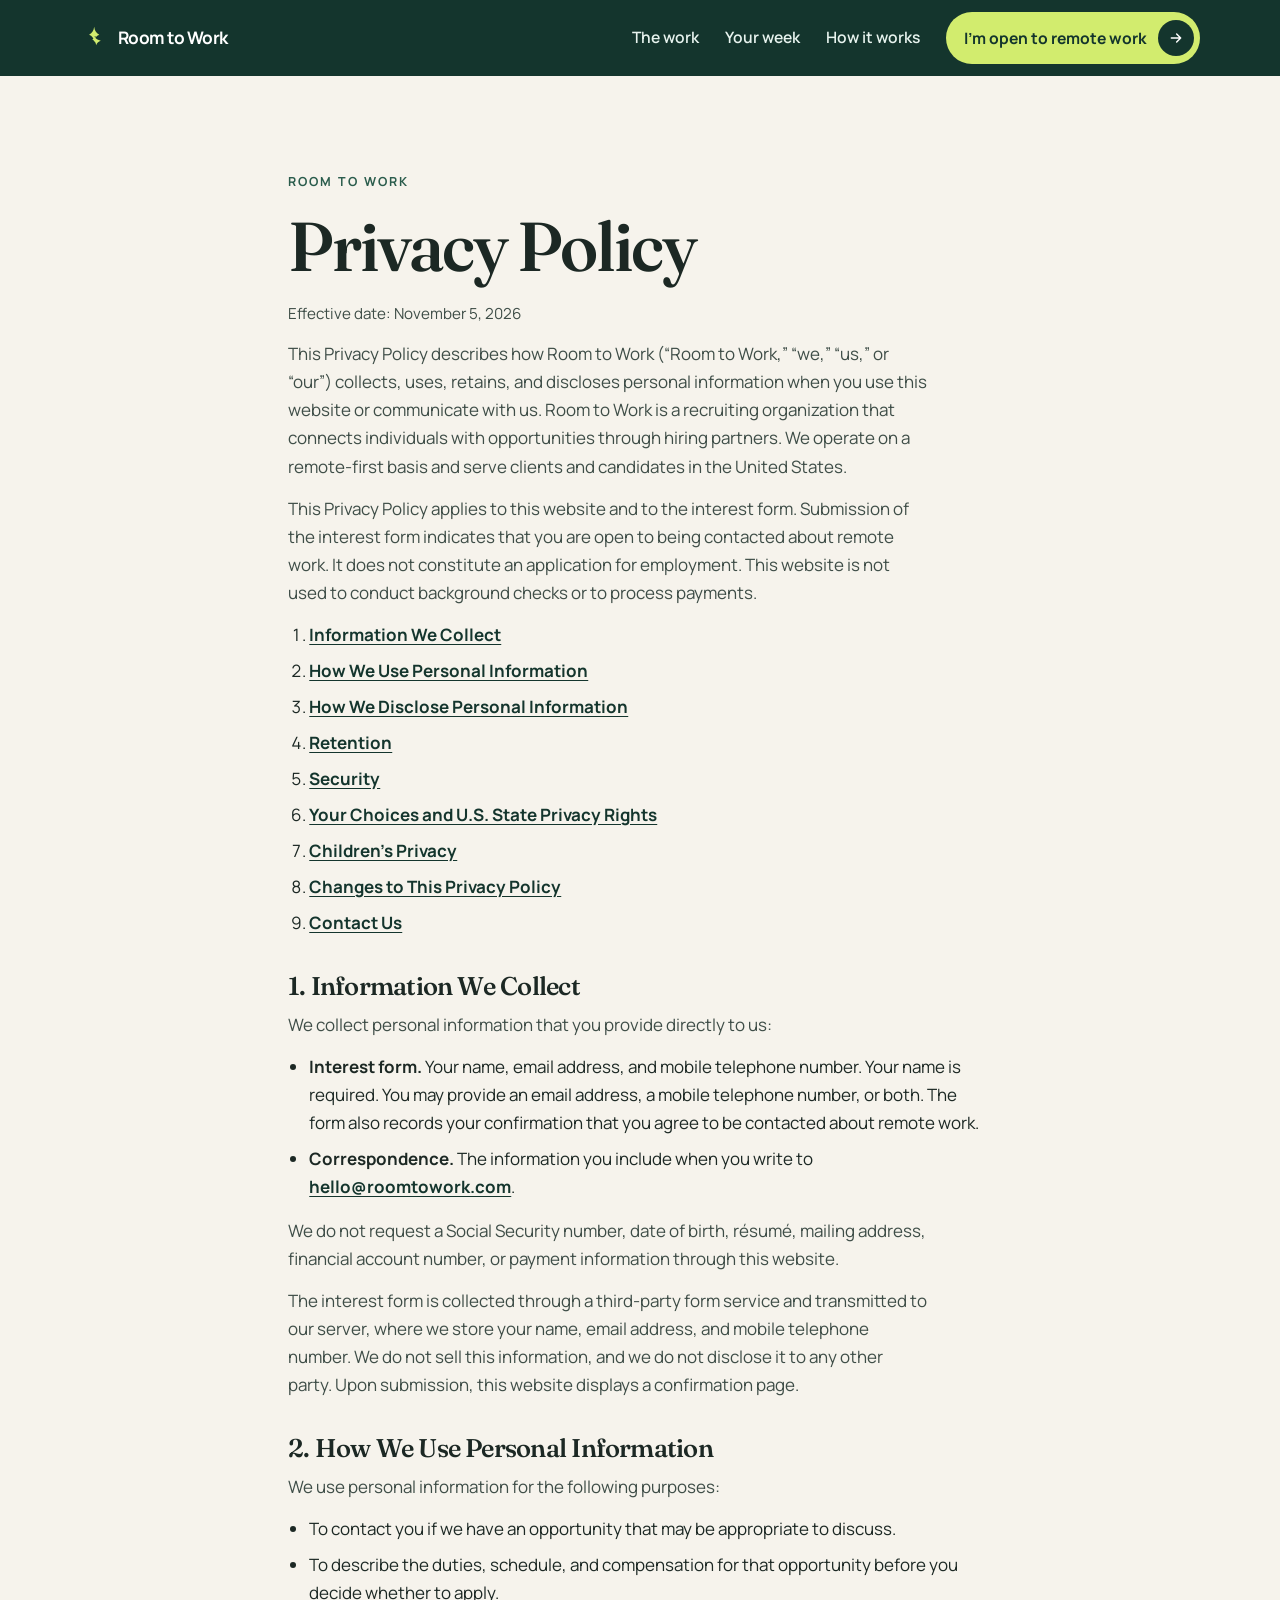
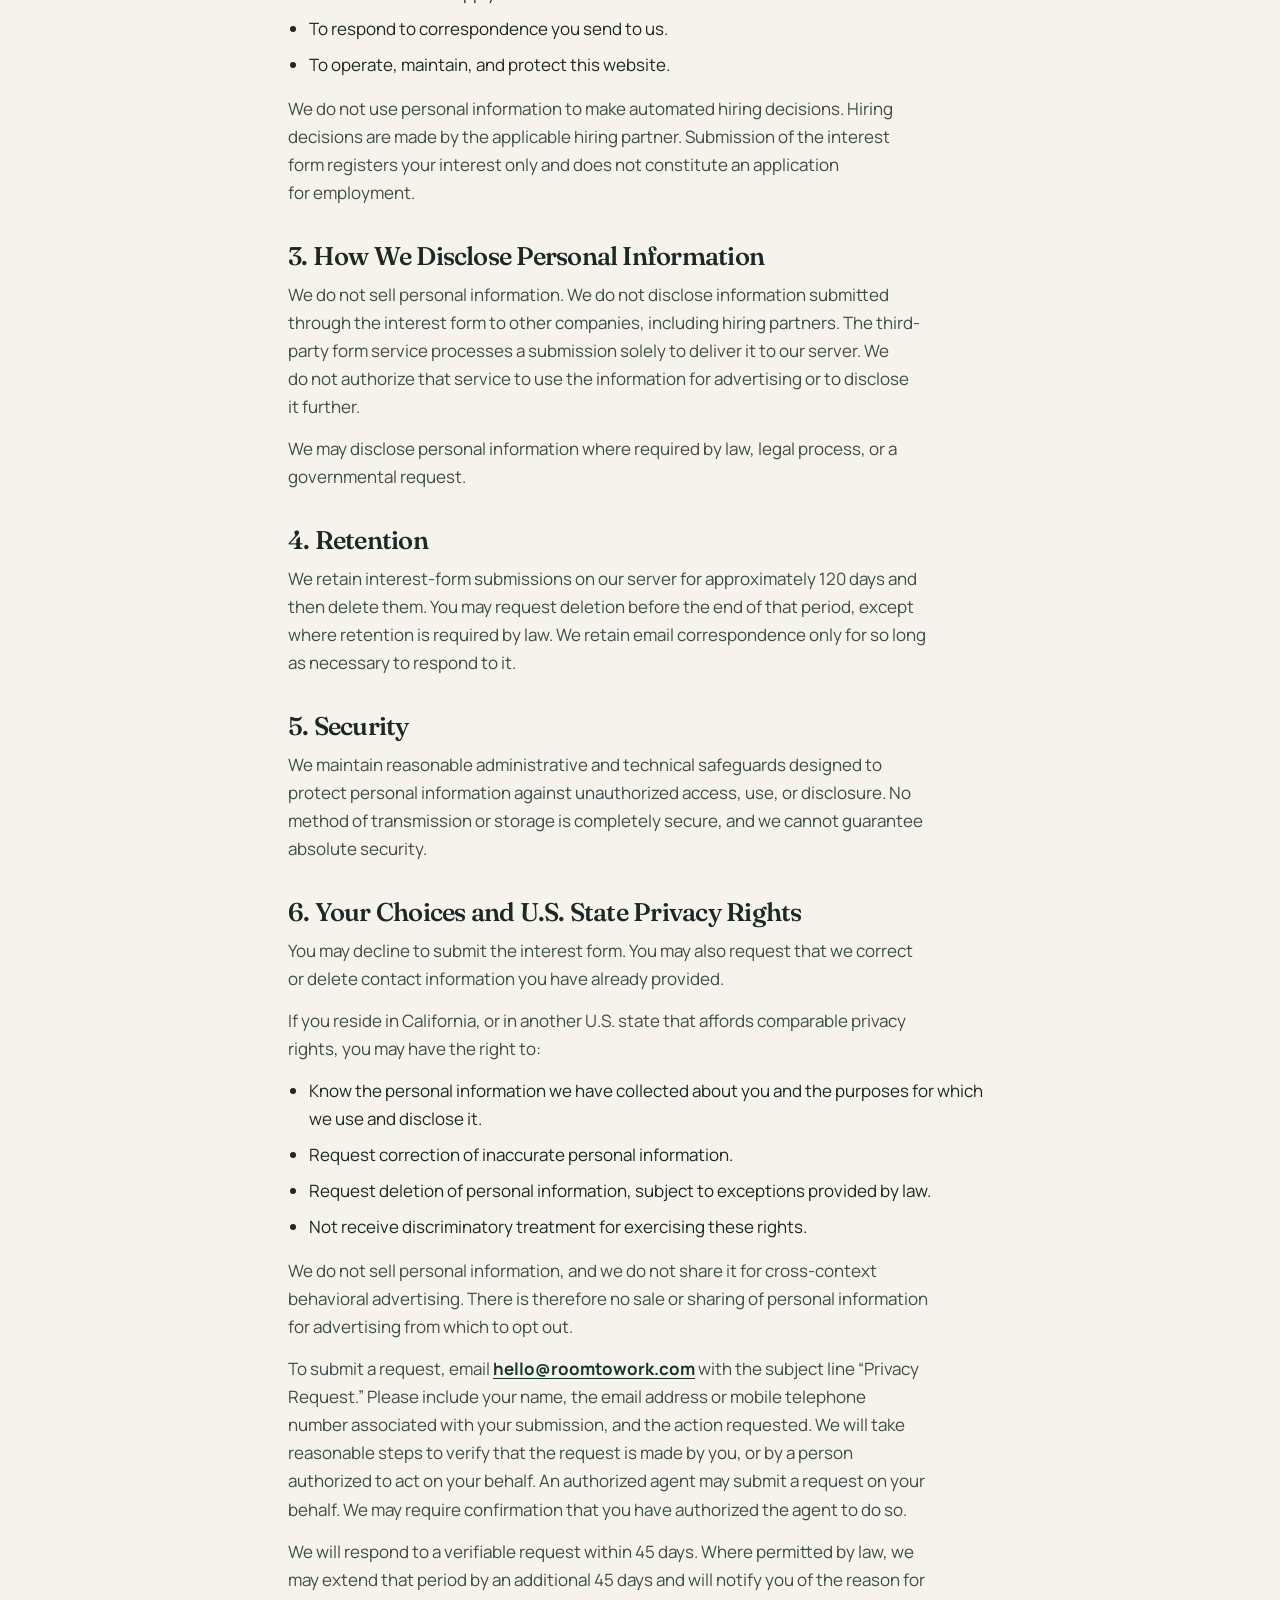
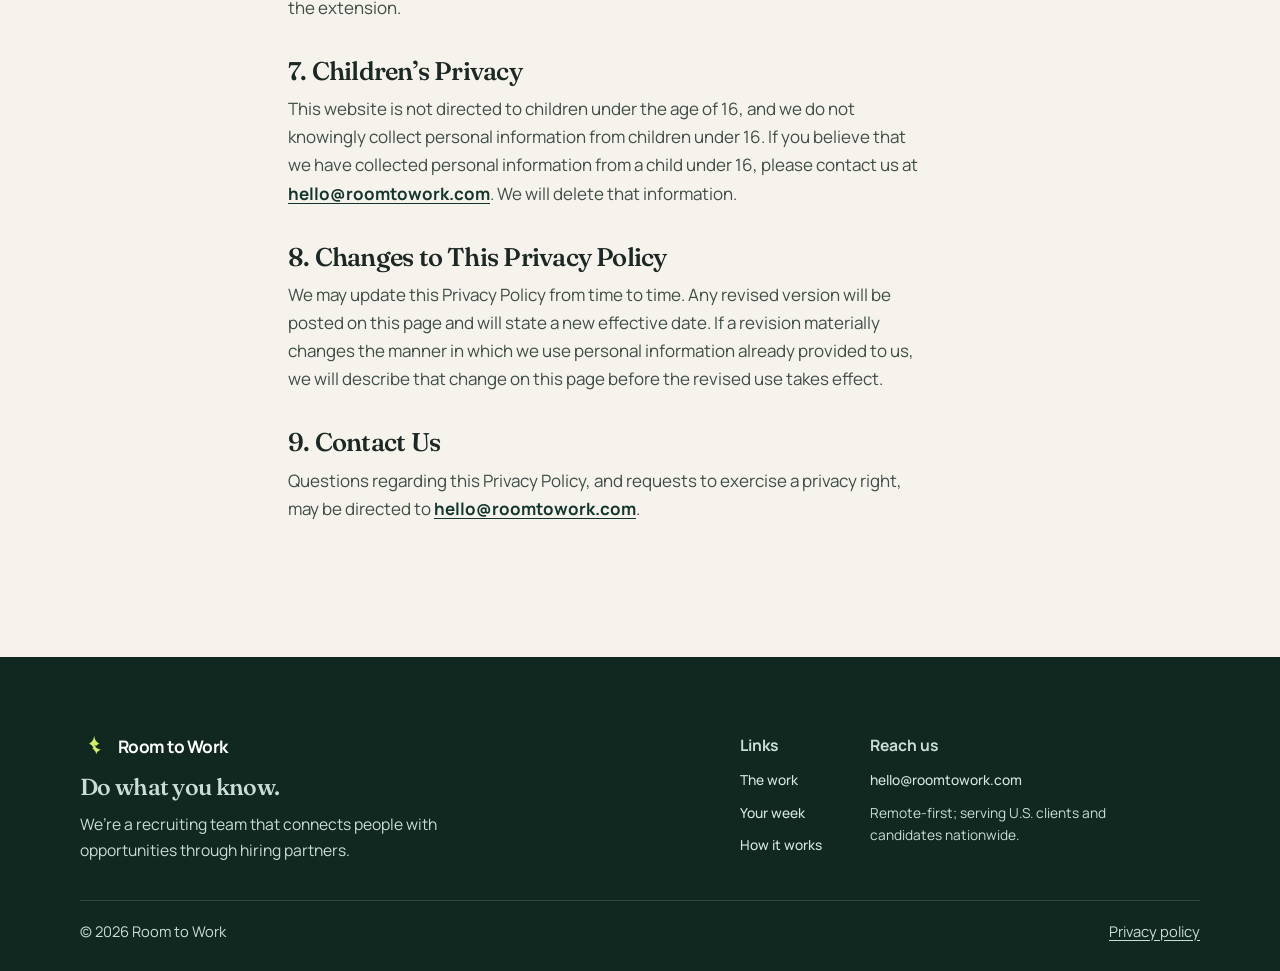
==== privacy-policy/index.html @ bfbd3fe2 "Move the thank-you and privacy pages into their own folders. Co-authored-by: WeiYan-cdd <weiyansoon-" ====
<!doctype html>
<html lang="en-US">
<head>
  <meta charset="utf-8">
  <meta name="viewport" content="width=device-width, initial-scale=1">
  <title>Privacy Policy — Room to Work</title>
  <meta name="description" content="Privacy Policy describing how Room to Work collects, uses, retains, and discloses personal information.">
  <meta name="theme-color" content="#14352d">
  <link rel="icon" href="../favicon.svg" type="image/svg+xml">
  <link rel="preconnect" href="https://fonts.googleapis.com">
  <link rel="preconnect" href="https://fonts.gstatic.com" crossorigin>
  <link href="https://fonts.googleapis.com/css2?family=Fraunces:opsz,wght@9..144,560;9..144,640&family=Manrope:wght@400;500;600;700&display=swap" rel="stylesheet">
  <link rel="stylesheet" href="../m-style.css">
</head>
<body>
  <a class="skip" href="#main">Skip to content</a>
  <header class="site-header" id="top">
    <div class="wrap header-bar">
      <a class="brand" href="../index.html">
        <svg viewBox="0 0 32 32" aria-hidden="true"><path fill="currentColor" d="M16.2 3.2c.6 4.4 2.2 7.2 5.8 9.1-3.4 1-5.2 3.6-5.8 8.2-.6-4.6-2.4-7.2-5.8-8.2 3.6-1.9 5.2-4.7 5.8-9.1zm.2 11.2c1.5 2.5 4 4.1 7.4 4.6-2.8.7-4.6 2.5-5.3 5.4-.3-3.3-1.8-5.6-4.5-6.8 2-.8 3.5-2 4.4-3.2z"/></svg>
        Room to Work
      </a>
      <button class="nav-toggle" type="button" aria-expanded="false" aria-controls="site-nav">
        <span class="sr-only">Menu</span>
        <span class="bars" aria-hidden="true"><span></span><span></span><span></span></span>
      </button>
      <nav id="site-nav" class="site-nav" aria-label="Main">
        <a href="../index.html#work">The work</a>
        <a href="../index.html#worth">Your week</a>
        <a href="../index.html#how">How it works</a>
        <a class="btn btn-nav" href="../index.html#interest">I’m open to remote work <span class="arrow" aria-hidden="true"><svg viewBox="0 0 24 24"><path d="M5 12h14M13 6l6 6-6 6"/></svg></span></a>
      </nav>
    </div>
  </header>
  <main id="main" class="page">
    <div class="wrap policy">
      <p class="eyebrow">Room to Work</p>
      <h1>Privacy Policy</h1>
      <p class="effective">Effective date: November 5, 2026</p>
      <p>This Privacy Policy describes how Room to Work (“Room to Work,” “we,” “us,” or “our”) collects, uses, retains, and discloses personal information when you use this website or communicate with us. Room to Work is a recruiting organization that connects individuals with opportunities through hiring partners. We operate on a remote-first basis and serve clients and candidates in the United States.</p>
      <p>This Privacy Policy applies to this website and to the interest form. Submission of the interest form indicates that you are open to being contacted about remote work. It does not constitute an application for employment. This website is not used to conduct background checks or to process payments.</p>
      <ol class="contents">
        <li><a href="#collect">Information We Collect</a></li>
        <li><a href="#use">How We Use Personal Information</a></li>
        <li><a href="#share">How We Disclose Personal Information</a></li>
        <li><a href="#keep">Retention</a></li>
        <li><a href="#protect">Security</a></li>
        <li><a href="#rights">Your Choices and U.S. State Privacy Rights</a></li>
        <li><a href="#children">Children’s Privacy</a></li>
        <li><a href="#changes">Changes to This Privacy Policy</a></li>
        <li><a href="#contact">Contact Us</a></li>
      </ol>

      <h2 id="collect">1. Information We Collect</h2>
      <p>We collect personal information that you provide directly to us:</p>
      <ul>
        <li><strong>Interest form.</strong> Your name, email address, and mobile telephone number. Your name is required. You may provide an email address, a mobile telephone number, or both. The form also records your confirmation that you agree to be contacted about remote work.</li>
        <li><strong>Correspondence.</strong> The information you include when you write to <a href="mailto:hello@roomtowork.com">hello@roomtowork.com</a>.</li>
      </ul>
      <p>We do not request a Social Security number, date of birth, résumé, mailing address, financial account number, or payment information through this website.</p>
      <p>The interest form is collected through a third-party form service and transmitted to our server, where we store your name, email address, and mobile telephone number. We do not sell this information, and we do not disclose it to any other party. Upon submission, this website displays a confirmation page.</p>

      <h2 id="use">2. How We Use Personal Information</h2>
      <p>We use personal information for the following purposes:</p>
      <ul>
        <li>To contact you if we have an opportunity that may be appropriate to discuss.</li>
        <li>To describe the duties, schedule, and compensation for that opportunity before you decide whether to apply.</li>
        <li>To respond to correspondence you send to us.</li>
        <li>To operate, maintain, and protect this website.</li>
      </ul>
      <p>We do not use personal information to make automated hiring decisions. Hiring decisions are made by the applicable hiring partner. Submission of the interest form registers your interest only and does not constitute an application for employment.</p>

      <h2 id="share">3. How We Disclose Personal Information</h2>
      <p>We do not sell personal information. We do not disclose information submitted through the interest form to other companies, including hiring partners. The third-party form service processes a submission solely to deliver it to our server. We do not authorize that service to use the information for advertising or to disclose it further.</p>
      <p>We may disclose personal information where required by law, legal process, or a governmental request.</p>

      <h2 id="keep">4. Retention</h2>
      <p>We retain interest-form submissions on our server for approximately 120 days and then delete them. You may request deletion before the end of that period, except where retention is required by law. We retain email correspondence only for so long as necessary to respond to it.</p>

      <h2 id="protect">5. Security</h2>
      <p>We maintain reasonable administrative and technical safeguards designed to protect personal information against unauthorized access, use, or disclosure. No method of transmission or storage is completely secure, and we cannot guarantee absolute security.</p>

      <h2 id="rights">6. Your Choices and U.S. State Privacy Rights</h2>
      <p>You may decline to submit the interest form. You may also request that we correct or delete contact information you have already provided.</p>
      <p>If you reside in California, or in another U.S. state that affords comparable privacy rights, you may have the right to:</p>
      <ul>
        <li>Know the personal information we have collected about you and the purposes for which we use and disclose it.</li>
        <li>Request correction of inaccurate personal information.</li>
        <li>Request deletion of personal information, subject to exceptions provided by law.</li>
        <li>Not receive discriminatory treatment for exercising these rights.</li>
      </ul>
      <p>We do not sell personal information, and we do not share it for cross-context behavioral advertising. There is therefore no sale or sharing of personal information for advertising from which to opt out.</p>
      <p>To submit a request, email <a href="mailto:hello@roomtowork.com">hello@roomtowork.com</a> with the subject line “Privacy Request.” Please include your name, the email address or mobile telephone number associated with your submission, and the action requested. We will take reasonable steps to verify that the request is made by you, or by a person authorized to act on your behalf. An authorized agent may submit a request on your behalf. We may require confirmation that you have authorized the agent to do so.</p>
      <p>We will respond to a verifiable request within 45 days. Where permitted by law, we may extend that period by an additional 45 days and will notify you of the reason for the extension.</p>

      <h2 id="children">7. Children’s Privacy</h2>
      <p>This website is not directed to children under the age of 16, and we do not knowingly collect personal information from children under 16. If you believe that we have collected personal information from a child under 16, please contact us at <a href="mailto:hello@roomtowork.com">hello@roomtowork.com</a>. We will delete that information.</p>

      <h2 id="changes">8. Changes to This Privacy Policy</h2>
      <p>We may update this Privacy Policy from time to time. Any revised version will be posted on this page and will state a new effective date. If a revision materially changes the manner in which we use personal information already provided to us, we will describe that change on this page before the revised use takes effect.</p>

      <h2 id="contact">9. Contact Us</h2>
      <p>Questions regarding this Privacy Policy, and requests to exercise a privacy right, may be directed to <a href="mailto:hello@roomtowork.com">hello@roomtowork.com</a>.</p>
    </div>
  </main>
  <footer class="site-footer">
    <div class="wrap">
      <div class="footer-main">
        <div class="footer-brand">
          <a class="brand" href="../index.html">
            <svg viewBox="0 0 32 32" aria-hidden="true"><path fill="currentColor" d="M16.2 3.2c.6 4.4 2.2 7.2 5.8 9.1-3.4 1-5.2 3.6-5.8 8.2-.6-4.6-2.4-7.2-5.8-8.2 3.6-1.9 5.2-4.7 5.8-9.1zm.2 11.2c1.5 2.5 4 4.1 7.4 4.6-2.8.7-4.6 2.5-5.3 5.4-.3-3.3-1.8-5.6-4.5-6.8 2-.8 3.5-2 4.4-3.2z"/></svg>
            Room to Work
          </a>
          <p class="slogan">Do what you know.</p>
          <p>We’re a recruiting team that connects people with opportunities through hiring partners.</p>
        </div>
        <div class="footer-nav">
          <nav class="footer-col" aria-label="Links">
            <p class="footer-label">Links</p>
            <a href="../index.html#work">The work</a>
            <a href="../index.html#worth">Your week</a>
            <a href="../index.html#how">How it works</a>
          </nav>
          <div class="footer-col">
            <p class="footer-label">Reach us</p>
            <a href="mailto:hello@roomtowork.com">hello@roomtowork.com</a>
            <p class="footer-note">Remote-first; serving U.S. clients and candidates nationwide.</p>
          </div>
        </div>
      </div>
      <div class="footer-base">
        <p class="copyright">© 2026 Room to Work</p>
        <p class="footer-links"><a href="../privacy-policy/">Privacy policy</a></p>
      </div>
    </div>
  </footer>
  <script src="../m-script.js"></script>
</body>
</html>
---- m-style.css ----
:root {
  --forest: #14352d;
  --forest-deep: #102820;
  --green: #1f4d40;
  --green-mid: #2a5c4c;
  --sage: #dceee6;
  --sage-deep: #c9e0d6;
  --paper: #f6f3ec;
  --ink: #1c2824;
  --muted: #3e4d47;
  --line: #e3e6e0;
  --lime: #d2ec6e;
  --lime-hover: #c4e05a;
  --danger: #7a241f;
  --header: 76px;
  --wrap: 1120px;
  --serif: "Fraunces", "Iowan Old Style", Palatino, Georgia, serif;
  --sans: "Manrope", "Segoe UI", system-ui, sans-serif;
  --shadow: 0 12px 32px rgba(20, 53, 45, 0.06);
}

* { box-sizing: border-box; }
html { scroll-behavior: smooth; }
body {
  margin: 0;
  color: var(--ink);
  background: var(--paper);
  font: 400 1.0625rem/1.65 var(--sans);
}
img { max-width: 100%; display: block; }
a { color: inherit; }
button, input { font: inherit; color: inherit; }
h1, h2, h3 {
  font-family: var(--serif);
  font-weight: 560;
  letter-spacing: -0.03em;
  line-height: 1.08;
  text-wrap: balance;
  color: var(--ink);
}
h1 { margin: 0 0 18px; font-size: clamp(3.15rem, 5.4vw, 4.85rem); }
h2 { margin: 0 0 16px; font-size: clamp(2.15rem, 3.8vw, 3.25rem); }
h3 { margin: 0; font-family: var(--sans); font-weight: 700; letter-spacing: -0.03em; font-size: 1.18rem; line-height: 1.3; }
p { margin: 0 0 14px; color: var(--muted); text-wrap: pretty; }
.wrap { width: min(var(--wrap), calc(100% - 48px)); margin-inline: auto; }
.lede { font-size: 1.125rem; max-width: 40rem; margin-bottom: 0; }
.sr-only {
  position: absolute;
  width: 1px;
  height: 1px;
  padding: 0;
  margin: -1px;
  overflow: hidden;
  clip: rect(0, 0, 0, 0);
  white-space: nowrap;
  border: 0;
}
.skip {
  position: absolute;
  left: 12px;
  top: -48px;
  background: #fff;
  color: var(--forest);
  padding: 8px 12px;
  z-index: 40;
  border-radius: 8px;
  font-weight: 700;
}
.skip:focus { top: 12px; }
:focus-visible { outline: 3px solid var(--forest); outline-offset: 3px; }
.site-header :focus-visible,
.worth :focus-visible,
.site-footer :focus-visible { outline-color: var(--lime); }
[hidden] { display: none !important; }
::selection { background: var(--lime); color: var(--forest); }

.btn {
  display: inline-flex;
  align-items: center;
  gap: 12px;
  min-height: 52px;
  max-width: 100%;
  padding: 6px 6px 6px 18px;
  border: 0;
  border-radius: 999px;
  background: var(--lime);
  color: var(--forest);
  text-decoration: none;
  font-weight: 700;
  font-size: 0.98rem;
  line-height: 1.2;
  cursor: pointer;
}
.btn:hover { background: var(--lime-hover); }
.btn .arrow {
  width: 36px;
  height: 36px;
  border-radius: 50%;
  display: grid;
  place-items: center;
  background: var(--forest);
  color: #fff;
  flex: none;
}
.btn .arrow svg {
  width: 16px;
  height: 16px;
  fill: none;
  stroke: currentColor;
  stroke-width: 2.2;
  stroke-linecap: round;
  stroke-linejoin: round;
}

.site-header {
  position: sticky;
  top: 0;
  z-index: 30;
  background: var(--forest);
  color: #fff;
}
.header-bar {
  min-height: var(--header);
  display: flex;
  align-items: center;
  justify-content: space-between;
  gap: 20px;
}
.brand {
  display: inline-flex;
  align-items: center;
  gap: 10px;
  color: #fff;
  text-decoration: none;
  font-weight: 700;
  letter-spacing: -0.03em;
  font-size: 1.08rem;
  white-space: nowrap;
}
.brand svg { width: 28px; height: 28px; color: var(--lime); flex: none; }
.site-nav { display: flex; align-items: center; gap: 26px; }
.site-nav > a:not(.btn) {
  color: #e7f3ee;
  text-decoration: none;
  font-size: 0.98rem;
  font-weight: 600;
  text-underline-offset: 0.28em;
}
.site-nav > a:not(.btn):hover { color: #fff; text-decoration: underline; }
.nav-toggle {
  display: none;
  width: 46px;
  height: 46px;
  border: 0;
  border-radius: 12px;
  background: transparent;
  padding: 0;
  align-items: center;
  justify-content: center;
  cursor: pointer;
}
.bars { position: relative; width: 20px; height: 14px; display: block; }
.bars span {
  position: absolute;
  left: 0;
  right: 0;
  height: 2px;
  background: #fff;
  border-radius: 2px;
}
.bars span:nth-child(1) { top: 0; }
.bars span:nth-child(2) { top: 6px; }
.bars span:nth-child(3) { top: 12px; }
.nav-toggle[aria-expanded="true"] .bars span:nth-child(1) { top: 6px; transform: rotate(45deg); }
.nav-toggle[aria-expanded="true"] .bars span:nth-child(2) { opacity: 0; }
.nav-toggle[aria-expanded="true"] .bars span:nth-child(3) { top: 6px; transform: rotate(-45deg); }

.hero {
  display: grid;
  grid-template-columns: minmax(320px, 0.96fr) minmax(280px, 1.04fr);
  min-height: clamp(540px, calc(100svh - var(--header)), 800px);
  background: var(--paper);
}
.hero-copy {
  display: flex;
  flex-direction: column;
  justify-content: center;
  align-items: flex-start;
  padding-top: 56px;
  padding-bottom: 56px;
  padding-right: clamp(28px, 4vw, 72px);
  padding-left: max(24px, calc((100vw - min(var(--wrap), 100vw - 48px)) / 2));
}
.eyebrow {
  margin: 0 0 16px;
  color: var(--green-mid);
  font-size: 0.78rem;
  font-weight: 700;
  letter-spacing: 0.16em;
  text-transform: uppercase;
}
.hero h1 { max-width: 10.6em; }
.hero-lede {
  max-width: 34rem;
  margin-bottom: 28px;
  color: var(--muted);
  font-size: 1.16rem;
}
.hero-note {
  margin: 16px 0 0;
  max-width: 34rem;
  color: var(--muted);
  font-size: 0.98rem;
}
.hero-photo {
  position: relative;
  min-height: 320px;
  background: #d7e6de;
}
.hero-photo img {
  position: absolute;
  inset: 0;
  width: 100%;
  height: 100%;
  object-fit: cover;
  object-position: center 32%;
}

.ico {
  width: 46px;
  height: 46px;
  display: grid;
  place-items: center;
  border-radius: 50%;
  background: var(--forest);
  color: var(--lime);
}
.ico svg {
  width: 22px;
  height: 22px;
  fill: none;
  stroke: currentColor;
  stroke-width: 1.8;
  stroke-linecap: round;
  stroke-linejoin: round;
}

.work {
  position: relative;
  overflow: hidden;
  padding: clamp(76px, 10vw, 116px) 0;
  background:
    radial-gradient(520px 360px at 0% 0%, rgba(210, 236, 110, 0.38), transparent 70%),
    radial-gradient(640px 480px at 100% 100%, rgba(220, 238, 230, 0.95), transparent 62%),
    #f4f6f1;
}
.work .wrap, .worth .wrap, .week .wrap, .interest .wrap, .faq .wrap { position: relative; z-index: 1; }
.work-split {
  display: grid;
  grid-template-columns: minmax(260px, 0.82fr) minmax(0, 1.18fr);
  gap: clamp(32px, 5vw, 72px);
  align-items: center;
}
.work-intro { position: sticky; top: calc(var(--header) + 28px); }
.work .lede { max-width: 28rem; }
.closer {
  margin: 28px 0 0;
  max-width: 22rem;
  padding-top: 22px;
  border-top: 1px solid #dddcd4;
}
.closer p {
  margin: 0;
  color: var(--forest);
  font-family: var(--serif);
  font-weight: 560;
  font-size: 1.28rem;
  line-height: 1.35;
  letter-spacing: -0.02em;
}
.closer footer {
  margin-top: 10px;
  color: var(--green-mid);
  font-size: 0.75rem;
  font-weight: 700;
  letter-spacing: 0.14em;
  text-transform: uppercase;
}
.work-note {
  margin: 22px 0 0;
  max-width: 28rem;
  font-size: 1.02rem;
}
.skill-list,
.overlook {
  list-style: none;
  margin: 0;
  padding: 0;
}
.skill-list { display: flex; flex-direction: column; gap: 14px; }
.skill-list li {
  display: grid;
  grid-template-columns: auto minmax(0, 1fr);
  gap: 6px 18px;
  align-items: start;
  margin: 0;
  padding: 22px 22px 20px;
  background: #fff;
  border: 1px solid #e6e2d8;
  border-radius: 22px;
  box-shadow: 0 16px 36px rgba(20, 53, 45, 0.06);
}
.skill-list li:nth-child(2) { margin-left: 28px; }
.skill-list li:nth-child(3) { margin-left: 56px; }
.skill-list .ico { margin: 0; }
.skill-list h3 { margin: 2px 0 0; }
.skill-list p { margin: 6px 0 0; }
.overlook-panel {
  margin-top: clamp(36px, 5vw, 64px);
  padding: clamp(28px, 4vw, 40px);
  background: var(--forest);
  border-radius: 28px;
  box-shadow: 0 22px 48px rgba(20, 53, 45, 0.12);
}
.overlook-title {
  margin: 0;
  color: #f6f3ec;
  font-family: var(--serif);
  font-weight: 560;
  font-size: clamp(1.7rem, 2.6vw, 2.15rem);
  letter-spacing: -0.03em;
}
.overlook {
  display: grid;
  grid-template-columns: repeat(3, minmax(0, 1fr));
  gap: 22px 32px;
  margin-top: 22px;
}
.overlook li:nth-child(2) { padding-left: 28px; }
.overlook .ico {
  width: 40px;
  height: 40px;
  margin-bottom: 12px;
  background: rgba(210, 236, 110, 0.16);
}
.overlook-label {
  margin: 0 0 6px;
  font-weight: 700;
  letter-spacing: -0.025em;
  line-height: 1.3;
  color: var(--lime);
}
.overlook li p:last-child { margin: 0; color: #d7e6de; }

.worth {
  position: relative;
  overflow: hidden;
  background: var(--forest);
  color: #f6f3ec;
  padding: clamp(76px, 10vw, 116px) 0;
}
.worth-head {
  display: grid;
  grid-template-columns: minmax(0, 1.15fr) minmax(240px, 0.8fr);
  gap: 28px 40px;
  align-items: center;
}
.worth h2 { color: #f6f3ec; max-width: 11em; }
.worth-photo {
  margin: 0;
  border-radius: 24px;
  overflow: hidden;
  aspect-ratio: 4 / 3;
}
.worth-photo img { width: 100%; height: 100%; object-fit: cover; object-position: center 30%; }
.worth .lede { color: #d5e6de; margin-bottom: 0; }
.worth .panel {
  margin-top: 40px;
  max-width: none;
  padding: 0;
  background: transparent;
  border: 0;
  border-radius: 0;
}
.panel h3 {
  font-family: var(--serif);
  font-weight: 560;
  font-size: clamp(1.45rem, 2vw, 1.75rem);
  margin-bottom: 8px;
}
.know {
  margin: 0;
  display: grid;
  grid-template-columns: repeat(3, minmax(0, 1fr));
  gap: 16px;
}
.know div {
  display: block;
  padding: 22px 22px 20px;
  background: var(--paper);
  color: var(--ink);
  border-radius: 22px;
  border-top: 4px solid var(--lime);
}
.know .ico { margin-bottom: 14px; }
.know dt {
  margin: 0 0 8px;
  font-family: var(--serif);
  font-weight: 560;
  font-size: 1.35rem;
  letter-spacing: -0.03em;
  line-height: 1.15;
  color: var(--forest);
}
.know dd {
  margin: 0;
  color: var(--muted);
}

.quote {
  padding: clamp(48px, 6vw, 72px) 0 clamp(28px, 4vw, 40px);
  background: var(--paper);
}
.testimonial-label {
  margin: 0 auto 22px;
  text-align: center;
  color: var(--green-mid);
  font-size: 0.75rem;
  font-weight: 700;
  letter-spacing: 0.16em;
  line-height: 1.2;
  text-transform: uppercase;
}
.testimonial-list {
  display: grid;
  grid-template-columns: repeat(3, minmax(0, 1fr));
  gap: 18px;
  align-items: stretch;
}
.quote-panel {
  display: flex;
  margin: 0;
  padding: 28px 22px 24px;
  background: #fff;
  border-radius: 28px;
  box-shadow: 0 18px 44px rgba(20, 53, 45, 0.08);
  text-align: center;
}
.quote blockquote { margin: 0; }
.quote .lived {
  display: flex;
  flex-direction: column;
  flex: 1;
  margin: 0;
  max-width: none;
}
.quote .lived p {
  margin: 0;
  color: var(--ink);
  font-family: var(--serif);
  font-weight: 500;
  font-size: 0.98rem;
  line-height: 1.55;
}
.quote .lived p::before {
  content: "“";
  display: block;
  margin-bottom: 0.2em;
  color: var(--forest);
  font-size: 2rem;
  line-height: 0.7;
}
.quote .lived footer {
  display: flex;
  flex-wrap: wrap;
  justify-content: center;
  align-items: baseline;
  gap: 4px 10px;
  margin-top: auto;
  padding-top: 18px;
}
.quote .lived cite {
  font-style: normal;
  color: var(--forest);
  font-size: 0.78rem;
  font-weight: 700;
  letter-spacing: 0.14em;
  text-transform: uppercase;
}
.quote .lived .role {
  color: var(--muted);
  font-size: 0.95rem;
  font-weight: 560;
}
.quote .lived .role::before {
  content: "·";
  margin-right: 12px;
  color: #b7c6be;
  font-weight: 500;
}

.week {
  position: relative;
  overflow: hidden;
  padding: clamp(76px, 10vw, 116px) 0;
  background:
    radial-gradient(480px 280px at 100% 0%, rgba(210, 236, 110, 0.35), transparent 70%),
    linear-gradient(180deg, #f6f3ec 0%, #e7f2eb 100%);
}
.how {
  margin-top: clamp(48px, 6vw, 72px);
  padding-top: clamp(36px, 5vw, 52px);
  border-top: 1px solid #dddcd4;
  scroll-margin-top: 96px;
}
.steps {
  list-style: none;
  margin: 36px 0 0;
  padding: 0;
  display: grid;
  grid-template-columns: repeat(3, minmax(0, 1fr));
  gap: 18px;
  position: relative;
}
.steps::before {
  content: "";
  position: absolute;
  top: 46px;
  left: 10%;
  right: 10%;
  height: 2px;
  background: var(--lime);
}
.steps li {
  position: relative;
  padding: 22px 22px 24px;
  background: #fff;
  border: 1px solid #e6e2d8;
  border-radius: 22px;
  box-shadow: 0 14px 32px rgba(20, 53, 45, 0.05);
}
.num {
  display: grid;
  place-items: center;
  width: 52px;
  height: 52px;
  margin-bottom: 16px;
  border-radius: 50%;
  background: var(--forest);
  color: var(--lime);
  font-family: var(--serif);
  font-weight: 560;
  font-size: 1.35rem;
  line-height: 1;
}
.steps h3 { margin-bottom: 6px; }
.steps p { margin: 0; }

.interest {
  position: relative;
  overflow: hidden;
  padding: clamp(72px, 9vw, 108px) 0;
  background: var(--forest-deep);
  scroll-margin-top: 88px;
}
.interest-split {
  display: grid;
  grid-template-columns: minmax(240px, 0.72fr) minmax(320px, 1fr);
  gap: 22px;
  align-items: stretch;
}
.interest-photo {
  margin: 0;
  position: relative;
  height: 100%;
  min-height: 520px;
  border-radius: 28px;
  overflow: hidden;
}
.interest-photo img {
  position: absolute;
  inset: 0;
  width: 100%;
  height: 100%;
  object-fit: cover;
  object-position: center 22%;
}
.who { margin-bottom: 28px; max-width: 40rem; }
.who h2 { font-size: clamp(1.7rem, 2.6vw, 2.15rem); }
.who p { margin: 0; }
.form-panel {
  max-width: none;
  margin: 0;
  padding: clamp(28px, 4vw, 44px);
  background: var(--paper);
  border-radius: 28px;
  border-top: 4px solid var(--lime);
  box-shadow: 0 28px 60px rgba(0, 0, 0, 0.22);
  scroll-margin-top: 96px;
}
.form-panel h2 { font-size: clamp(2rem, 3vw, 2.6rem); max-width: 12em; }
.help {
  margin: 2px 0 8px;
  font-size: 0.98rem;
}
.field { margin-bottom: 16px; }
.field label {
  display: block;
  margin-bottom: 6px;
  font-weight: 700;
  font-size: 0.96rem;
  color: var(--ink);
}
.field input {
  width: 100%;
  min-height: 52px;
  padding: 12px 14px;
  border: 1.5px solid #b7cbbf;
  border-radius: 12px;
  background: #fff;
  color: var(--ink);
  scroll-margin-top: 110px;
}
.field input[aria-invalid="true"] {
  border-color: var(--danger);
  background: #fff8f7;
}
.field-error {
  margin: 6px 0 0;
  color: var(--danger);
  font-size: 0.92rem;
  font-weight: 600;
}
.field-error:empty { display: none; }
.form-panel .btn { margin-top: 14px; }
.form-panel .lede { max-width: 36rem; margin-bottom: 18px; }
.form-legal {
  margin: 4px 0 0;
  font-size: 0.95rem;
}
.consent {
  display: grid;
  grid-template-columns: 20px minmax(0, 1fr);
  gap: 10px;
  align-items: start;
  color: var(--ink);
  font-weight: 560;
  cursor: pointer;
}
.consent input {
  width: 18px;
  height: 18px;
  margin: 2px 0 0;
  accent-color: var(--forest);
}
.form-legal a {
  color: var(--forest);
  font-weight: 700;
  text-underline-offset: 0.22em;
}

.faq {
  position: relative;
  overflow: hidden;
  padding: clamp(76px, 10vw, 116px) 0;
  background:
    radial-gradient(420px 280px at 0% 100%, rgba(220, 238, 230, 0.9), transparent 70%),
    var(--paper);
}
.faq .wrap {
  width: min(var(--wrap), calc(100% - 48px));
  max-width: none;
  margin-inline: auto;
  display: grid;
  grid-template-columns: minmax(220px, 0.72fr) minmax(0, 1.2fr);
  gap: 28px 56px;
  align-items: start;
}
.faq h2 { position: sticky; top: calc(var(--header) + 28px); max-width: 8em; }
.accordion { margin-top: 8px; border-top: 1px solid #dddcd4; }
.accordion details { border-bottom: 1px solid #dddcd4; }
.accordion summary {
  display: flex;
  align-items: center;
  justify-content: space-between;
  gap: 18px;
  padding: 18px 0;
  font-weight: 700;
  color: var(--ink);
  cursor: pointer;
  list-style: none;
}
.accordion summary::-webkit-details-marker { display: none; }
.accordion summary:hover { color: var(--green); }
.accordion details p { margin: 0 0 18px; max-width: 62ch; }
.chev {
  width: 22px;
  height: 22px;
  position: relative;
  flex: none;
  color: var(--forest);
}
.chev::before,
.chev::after {
  content: "";
  position: absolute;
  background: currentColor;
  border-radius: 1px;
}
.chev::before { width: 14px; height: 2px; left: 4px; top: 10px; }
.chev::after { width: 2px; height: 14px; left: 10px; top: 4px; }
details[open] .chev::after { transform: scaleY(0); }

.site-footer {
  background: var(--forest-deep);
  color: #d7e6de;
  padding: clamp(48px, 7vw, 76px) 0 28px;
}
.footer-main {
  display: grid;
  gap: 36px;
}
.footer-brand {
  display: flex;
  flex-direction: column;
  align-items: flex-start;
  gap: 12px;
  max-width: 24rem;
}
.site-footer p { margin: 0; color: #c9ddd4; }
.slogan {
  margin: 0;
  color: #fff;
  font-family: var(--serif);
  font-weight: 560;
  font-size: 1.45rem;
  letter-spacing: -0.03em;
  line-height: 1.15;
}
.footer-brand p:last-child { max-width: 26rem; font-size: 0.98rem; }
.footer-nav {
  display: grid;
  grid-template-columns: auto minmax(12rem, 1fr);
  gap: 28px 48px;
}
.footer-col {
  display: flex;
  flex-direction: column;
  align-items: flex-start;
  gap: 10px;
}
.footer-label {
  margin: 0 0 4px;
  color: #fff;
  font-weight: 700;
  font-size: 0.98rem;
}
.footer-col a {
  color: #d7e6de;
  text-decoration: none;
  font-size: 0.86rem;
  font-weight: 500;
}
.footer-col a:hover { color: #fff; text-decoration: underline; text-underline-offset: 0.22em; }
.footer-note { max-width: 18rem; font-size: 0.86rem; }
.footer-base {
  display: flex;
  flex-wrap: wrap;
  justify-content: space-between;
  align-items: center;
  gap: 12px 24px;
  margin-top: 36px;
  padding-top: 18px;
  border-top: 1px solid rgba(255, 255, 255, 0.14);
}
.footer-links,
.copyright {
  margin: 0;
  color: #c9ddd4;
  font-size: 0.92rem;
  font-weight: 400;
}
.footer-links a {
  color: inherit;
  font: inherit;
  text-underline-offset: 0.2em;
}
.page {
  padding: clamp(56px, 8vw, 96px) 0 clamp(80px, 10vw, 120px);
}
.page h1 { max-width: 12em; }
.thanks .btn { margin-top: 12px; }
.page p { max-width: 40rem; }
.page a { color: var(--forest); font-weight: 700; text-underline-offset: 0.2em; }
.policy { max-width: 44rem; }
.policy .effective { margin-top: 0; color: var(--muted); font-size: 0.95rem; }
.policy h2 {
  margin: 36px 0 10px;
  font-size: clamp(1.35rem, 2vw, 1.65rem);
  scroll-margin-top: 96px;
}
.policy .contents,
.policy ul { margin: 0 0 16px; padding-left: 1.25em; }
.policy li { margin: 8px 0; }
.policy li strong { color: var(--ink); }
#work, #worth, #quote, #week, #faq, h2 { scroll-margin-top: 96px; }

@media (min-width: 801px) {
  .footer-main {
    grid-template-columns: minmax(260px, 1.15fr) minmax(320px, 0.9fr);
    align-items: start;
    gap: 40px 72px;
  }
}

@media (max-width: 960px) {
  .hero {
    grid-template-columns: 1fr;
    min-height: 0;
  }
  .hero-copy {
    padding: 44px 24px 32px;
  }
  .hero h1 { max-width: 12em; }
  .hero-photo { aspect-ratio: 3 / 4; min-height: 0; }
  .hero-photo img { object-position: center center; }
}

@media (max-width: 800px) {
  .work-intro { position: static; }
  .work-split { grid-template-columns: 1fr; gap: 28px; }
  .work .lede,
  .work-note { max-width: 40rem; }
  .skill-list li:nth-child(2),
  .skill-list li:nth-child(3) { margin-left: 0; }
  .overlook { grid-template-columns: 1fr; gap: 18px; }
  .overlook li:nth-child(2) { padding-left: 0; }
  .know { grid-template-columns: 1fr; }
  .worth-head, .interest-split { grid-template-columns: 1fr; }
  .interest-photo { aspect-ratio: 16 / 9; min-height: 0; }
  .interest-photo img { height: 100%; }
  .testimonial-list { grid-template-columns: 1fr; }
  .steps { grid-template-columns: 1fr; gap: 14px; }
  .steps::before { display: none; }
  .faq .wrap { grid-template-columns: 1fr; gap: 8px; }
  .faq h2 { position: static; max-width: none; }
  .nav-toggle { display: flex; }
  .site-nav {
    display: none;
    position: absolute;
    left: 0;
    right: 0;
    top: 100%;
    flex-direction: column;
    align-items: stretch;
    gap: 4px;
    padding: 6px 22px 20px;
    background: var(--forest);
    border-top: 1px solid rgba(255, 255, 255, 0.08);
  }
  .site-nav.is-open { display: flex; }
  .site-nav > a:not(.btn) {
    padding: 12px 0;
    font-size: 1.05rem;
  }
  .site-nav .btn { justify-content: space-between; margin-top: 8px; }
}

@media (max-width: 560px) {
  .wrap { width: min(var(--wrap), calc(100% - 40px)); }
  .form-panel { padding: 24px 18px; border-radius: 22px; }
  .hero-copy { padding-inline: 20px; }
  .faq .wrap { width: min(var(--wrap), calc(100% - 40px)); }
}

@media (prefers-reduced-motion: reduce) {
  html { scroll-behavior: auto; }
  .bars span,
  .chev::after { transition: none; }
}
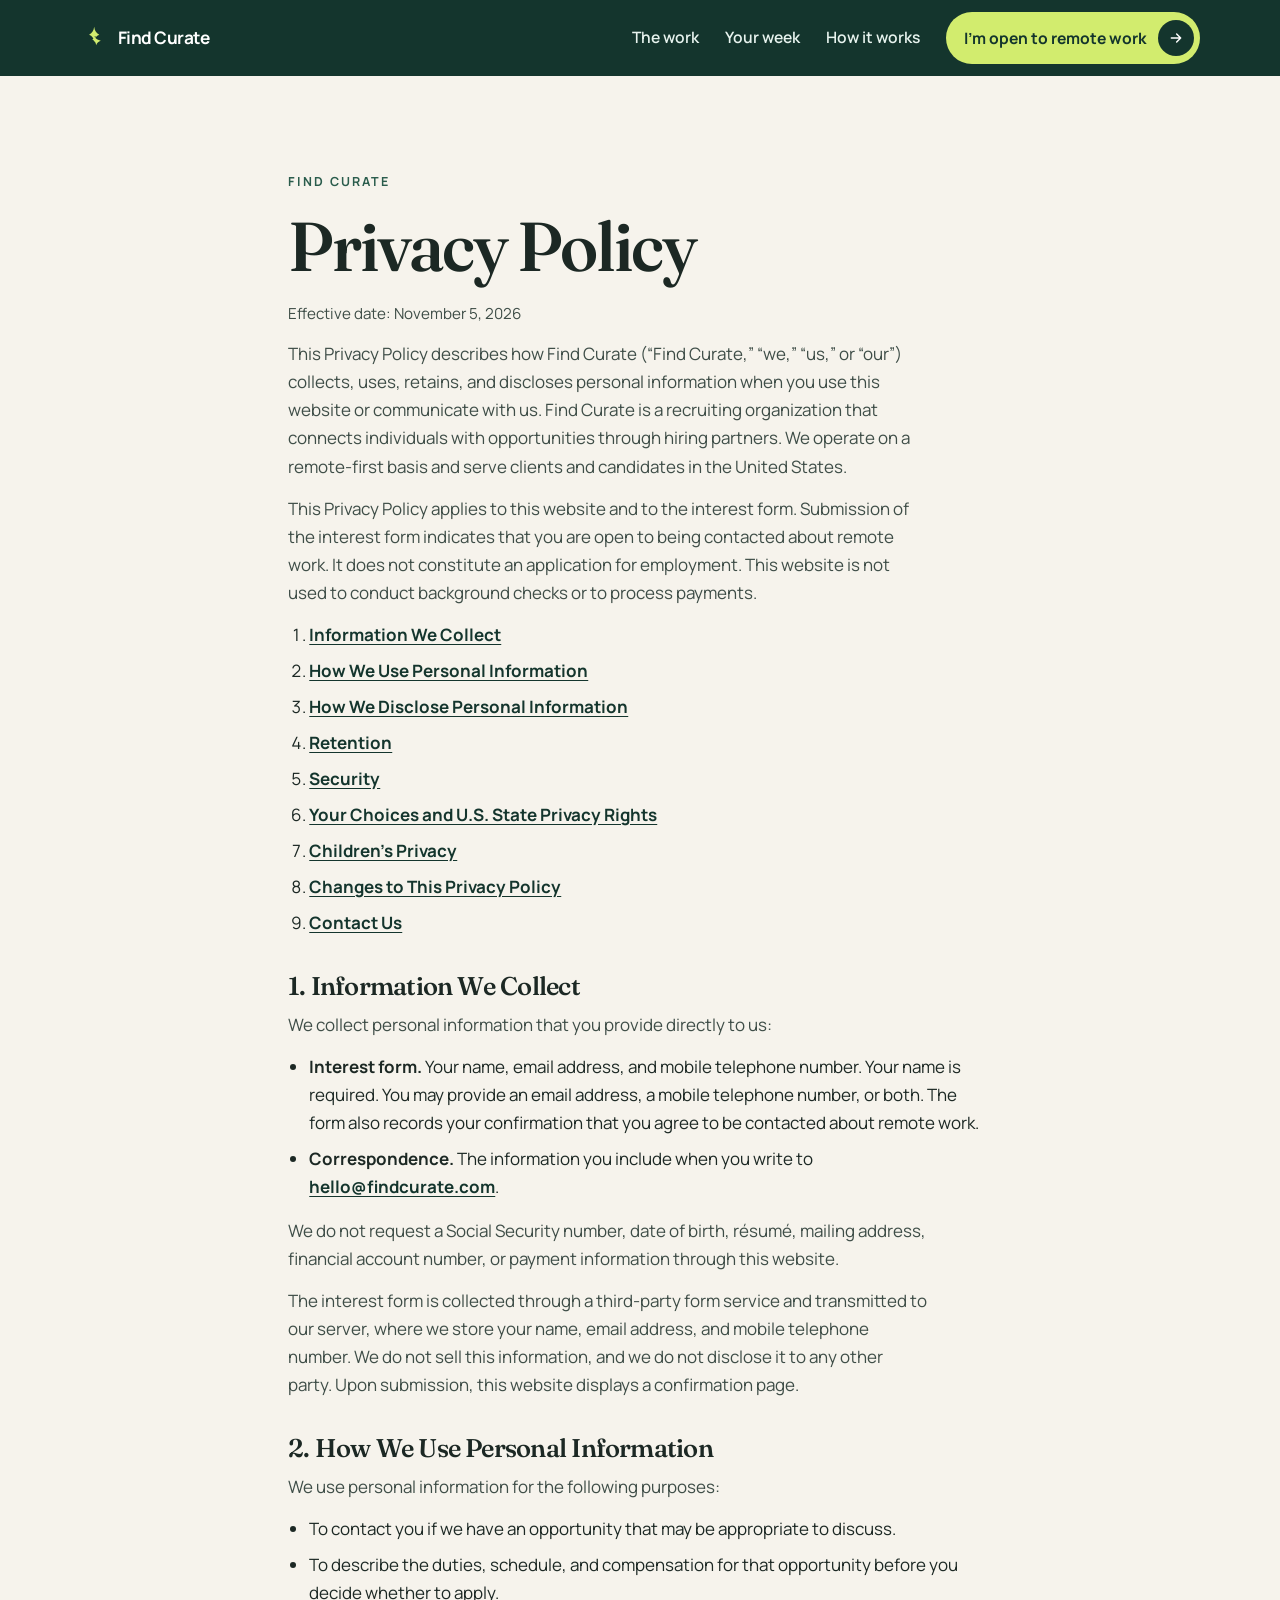
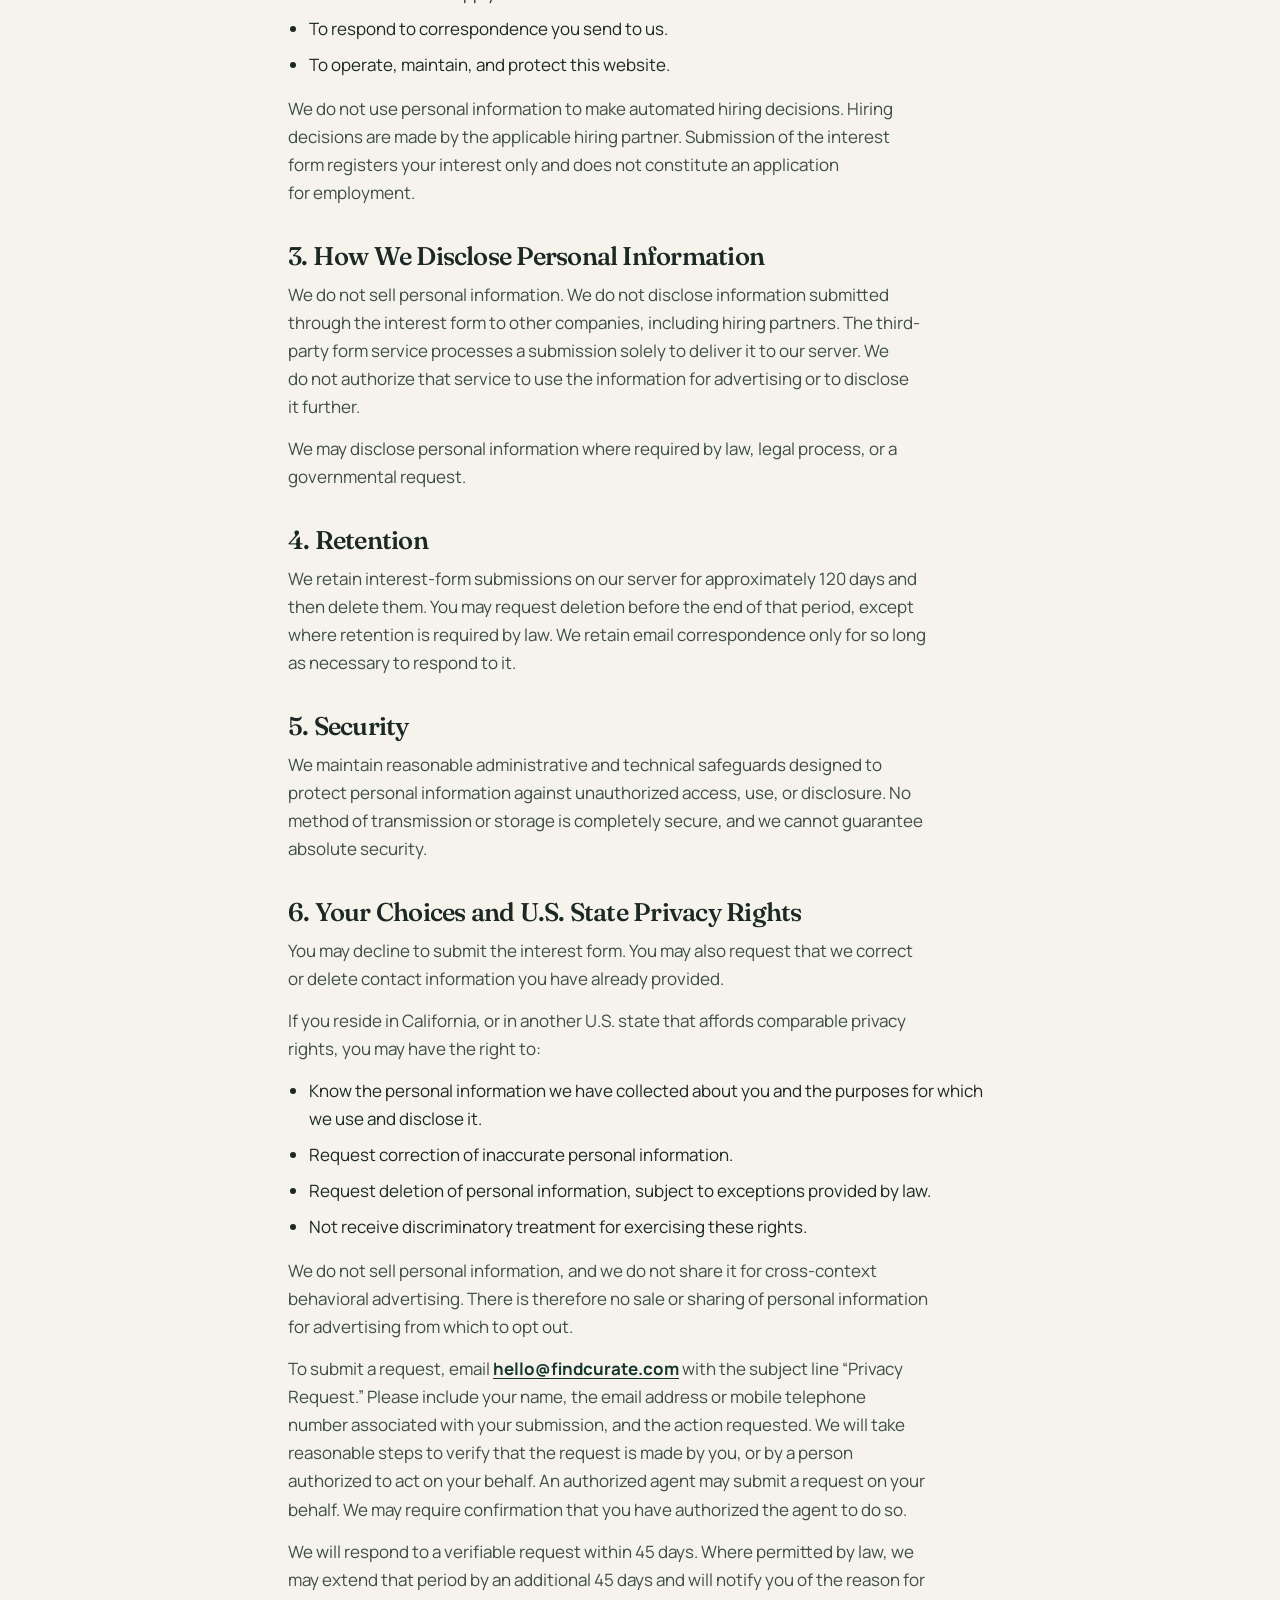
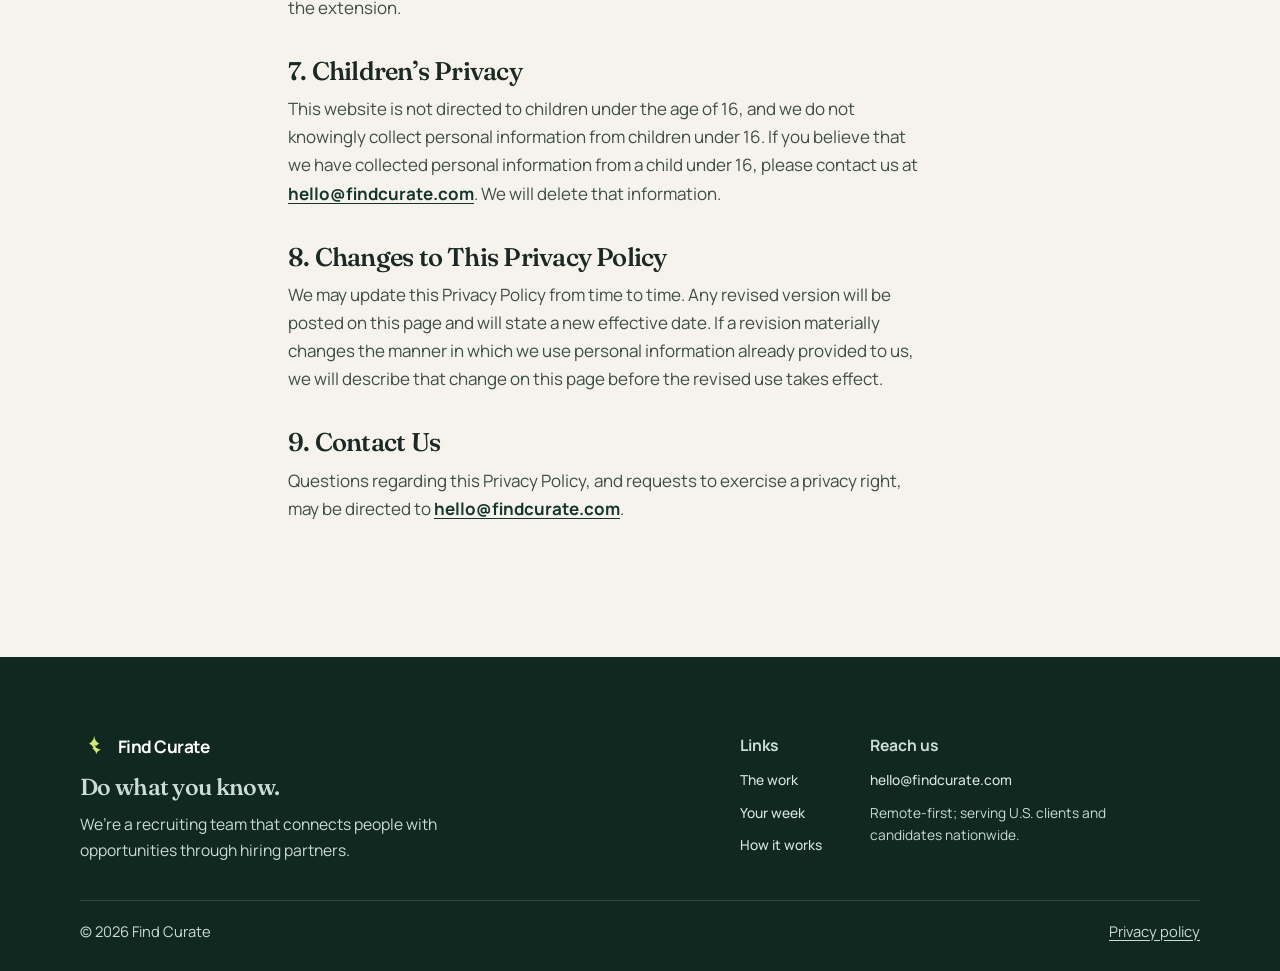
==== commit 2664f74b: "Update the landing page to Find Curate and embed the contact form. Co-authored-by: Cursor <cursorage" ====
--- a/privacy-policy/index.html
+++ b/privacy-policy/index.html
@@ -3,8 +3,8 @@
 <head>
   <meta charset="utf-8">
   <meta name="viewport" content="width=device-width, initial-scale=1">
-  <title>Privacy Policy — Room to Work</title>
-  <meta name="description" content="Privacy Policy describing how Room to Work collects, uses, retains, and discloses personal information.">
+  <title>Privacy Policy — Find Curate</title>
+  <meta name="description" content="Privacy Policy describing how Find Curate collects, uses, retains, and discloses personal information.">
   <meta name="theme-color" content="#14352d">
   <link rel="icon" href="../favicon.svg" type="image/svg+xml">
   <link rel="preconnect" href="https://fonts.googleapis.com">
@@ -18,7 +18,7 @@
     <div class="wrap header-bar">
       <a class="brand" href="../index.html">
         <svg viewBox="0 0 32 32" aria-hidden="true"><path fill="currentColor" d="M16.2 3.2c.6 4.4 2.2 7.2 5.8 9.1-3.4 1-5.2 3.6-5.8 8.2-.6-4.6-2.4-7.2-5.8-8.2 3.6-1.9 5.2-4.7 5.8-9.1zm.2 11.2c1.5 2.5 4 4.1 7.4 4.6-2.8.7-4.6 2.5-5.3 5.4-.3-3.3-1.8-5.6-4.5-6.8 2-.8 3.5-2 4.4-3.2z"/></svg>
-        Room to Work
+        Find Curate
       </a>
       <button class="nav-toggle" type="button" aria-expanded="false" aria-controls="site-nav">
         <span class="sr-only">Menu</span>
@@ -34,10 +34,10 @@
   </header>
   <main id="main" class="page">
     <div class="wrap policy">
-      <p class="eyebrow">Room to Work</p>
+      <p class="eyebrow">Find Curate</p>
       <h1>Privacy Policy</h1>
       <p class="effective">Effective date: November 5, 2026</p>
-      <p>This Privacy Policy describes how Room to Work (“Room to Work,” “we,” “us,” or “our”) collects, uses, retains, and discloses personal information when you use this website or communicate with us. Room to Work is a recruiting organization that connects individuals with opportunities through hiring partners. We operate on a remote-first basis and serve clients and candidates in the United States.</p>
+      <p>This Privacy Policy describes how Find Curate (“Find Curate,” “we,” “us,” or “our”) collects, uses, retains, and discloses personal information when you use this website or communicate with us. Find Curate is a recruiting organization that connects individuals with opportunities through hiring partners. We operate on a remote-first basis and serve clients and candidates in the United States.</p>
       <p>This Privacy Policy applies to this website and to the interest form. Submission of the interest form indicates that you are open to being contacted about remote work. It does not constitute an application for employment. This website is not used to conduct background checks or to process payments.</p>
       <ol class="contents">
         <li><a href="#collect">Information We Collect</a></li>
@@ -55,7 +55,7 @@
       <p>We collect personal information that you provide directly to us:</p>
       <ul>
         <li><strong>Interest form.</strong> Your name, email address, and mobile telephone number. Your name is required. You may provide an email address, a mobile telephone number, or both. The form also records your confirmation that you agree to be contacted about remote work.</li>
-        <li><strong>Correspondence.</strong> The information you include when you write to <a href="mailto:hello@roomtowork.com">hello@roomtowork.com</a>.</li>
+        <li><strong>Correspondence.</strong> The information you include when you write to <a href="mailto:hello@findcurate.com">hello@findcurate.com</a>.</li>
       </ul>
       <p>We do not request a Social Security number, date of birth, résumé, mailing address, financial account number, or payment information through this website.</p>
       <p>The interest form is collected through a third-party form service and transmitted to our server, where we store your name, email address, and mobile telephone number. We do not sell this information, and we do not disclose it to any other party. Upon submission, this website displays a confirmation page.</p>
@@ -90,17 +90,17 @@
         <li>Not receive discriminatory treatment for exercising these rights.</li>
       </ul>
       <p>We do not sell personal information, and we do not share it for cross-context behavioral advertising. There is therefore no sale or sharing of personal information for advertising from which to opt out.</p>
-      <p>To submit a request, email <a href="mailto:hello@roomtowork.com">hello@roomtowork.com</a> with the subject line “Privacy Request.” Please include your name, the email address or mobile telephone number associated with your submission, and the action requested. We will take reasonable steps to verify that the request is made by you, or by a person authorized to act on your behalf. An authorized agent may submit a request on your behalf. We may require confirmation that you have authorized the agent to do so.</p>
+      <p>To submit a request, email <a href="mailto:hello@findcurate.com">hello@findcurate.com</a> with the subject line “Privacy Request.” Please include your name, the email address or mobile telephone number associated with your submission, and the action requested. We will take reasonable steps to verify that the request is made by you, or by a person authorized to act on your behalf. An authorized agent may submit a request on your behalf. We may require confirmation that you have authorized the agent to do so.</p>
       <p>We will respond to a verifiable request within 45 days. Where permitted by law, we may extend that period by an additional 45 days and will notify you of the reason for the extension.</p>
 
       <h2 id="children">7. Children’s Privacy</h2>
-      <p>This website is not directed to children under the age of 16, and we do not knowingly collect personal information from children under 16. If you believe that we have collected personal information from a child under 16, please contact us at <a href="mailto:hello@roomtowork.com">hello@roomtowork.com</a>. We will delete that information.</p>
+      <p>This website is not directed to children under the age of 16, and we do not knowingly collect personal information from children under 16. If you believe that we have collected personal information from a child under 16, please contact us at <a href="mailto:hello@findcurate.com">hello@findcurate.com</a>. We will delete that information.</p>
 
       <h2 id="changes">8. Changes to This Privacy Policy</h2>
       <p>We may update this Privacy Policy from time to time. Any revised version will be posted on this page and will state a new effective date. If a revision materially changes the manner in which we use personal information already provided to us, we will describe that change on this page before the revised use takes effect.</p>
 
       <h2 id="contact">9. Contact Us</h2>
-      <p>Questions regarding this Privacy Policy, and requests to exercise a privacy right, may be directed to <a href="mailto:hello@roomtowork.com">hello@roomtowork.com</a>.</p>
+      <p>Questions regarding this Privacy Policy, and requests to exercise a privacy right, may be directed to <a href="mailto:hello@findcurate.com">hello@findcurate.com</a>.</p>
     </div>
   </main>
   <footer class="site-footer">
@@ -109,7 +109,7 @@
         <div class="footer-brand">
           <a class="brand" href="../index.html">
             <svg viewBox="0 0 32 32" aria-hidden="true"><path fill="currentColor" d="M16.2 3.2c.6 4.4 2.2 7.2 5.8 9.1-3.4 1-5.2 3.6-5.8 8.2-.6-4.6-2.4-7.2-5.8-8.2 3.6-1.9 5.2-4.7 5.8-9.1zm.2 11.2c1.5 2.5 4 4.1 7.4 4.6-2.8.7-4.6 2.5-5.3 5.4-.3-3.3-1.8-5.6-4.5-6.8 2-.8 3.5-2 4.4-3.2z"/></svg>
-            Room to Work
+            Find Curate
           </a>
           <p class="slogan">Do what you know.</p>
           <p>We’re a recruiting team that connects people with opportunities through hiring partners.</p>
@@ -123,13 +123,13 @@
           </nav>
           <div class="footer-col">
             <p class="footer-label">Reach us</p>
-            <a href="mailto:hello@roomtowork.com">hello@roomtowork.com</a>
+            <a href="mailto:hello@findcurate.com">hello@findcurate.com</a>
             <p class="footer-note">Remote-first; serving U.S. clients and candidates nationwide.</p>
           </div>
         </div>
       </div>
       <div class="footer-base">
-        <p class="copyright">© 2026 Room to Work</p>
+        <p class="copyright">© 2026 Find Curate</p>
         <p class="footer-links"><a href="../privacy-policy/">Privacy policy</a></p>
       </div>
     </div>
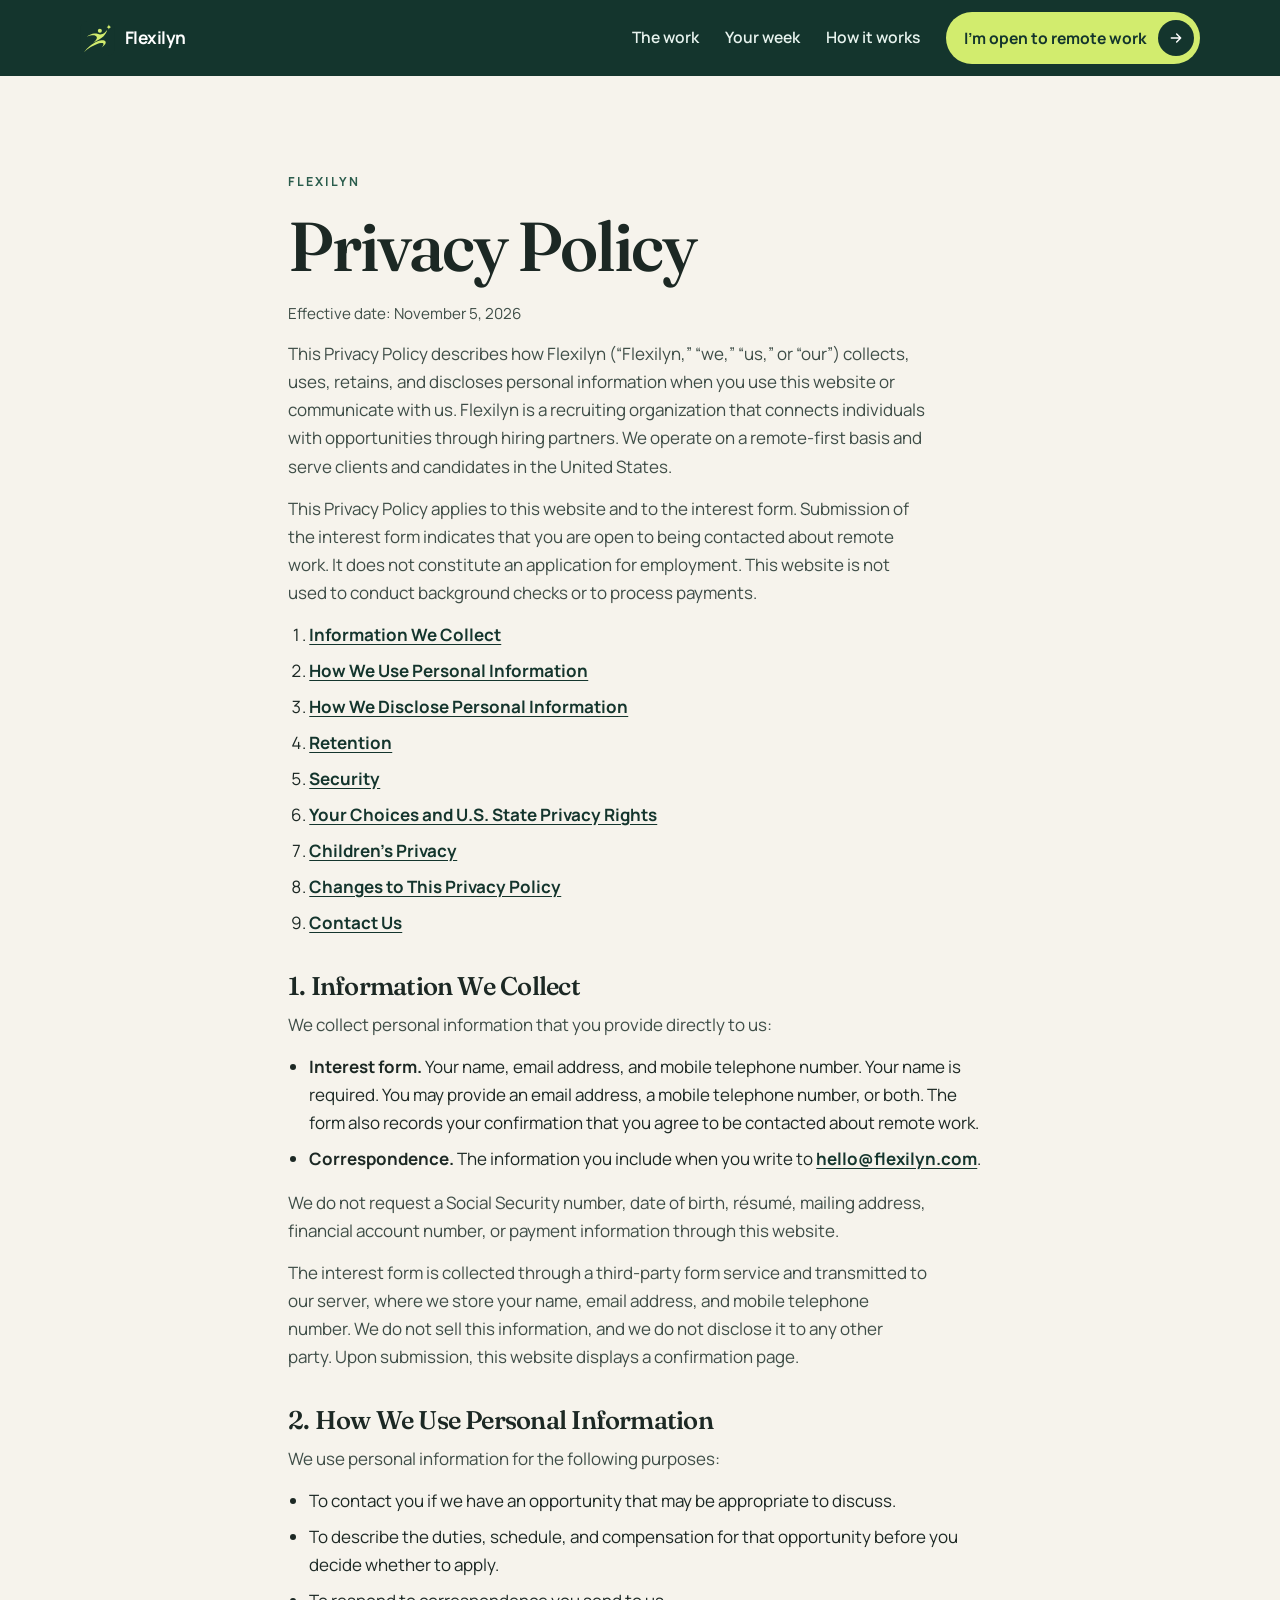
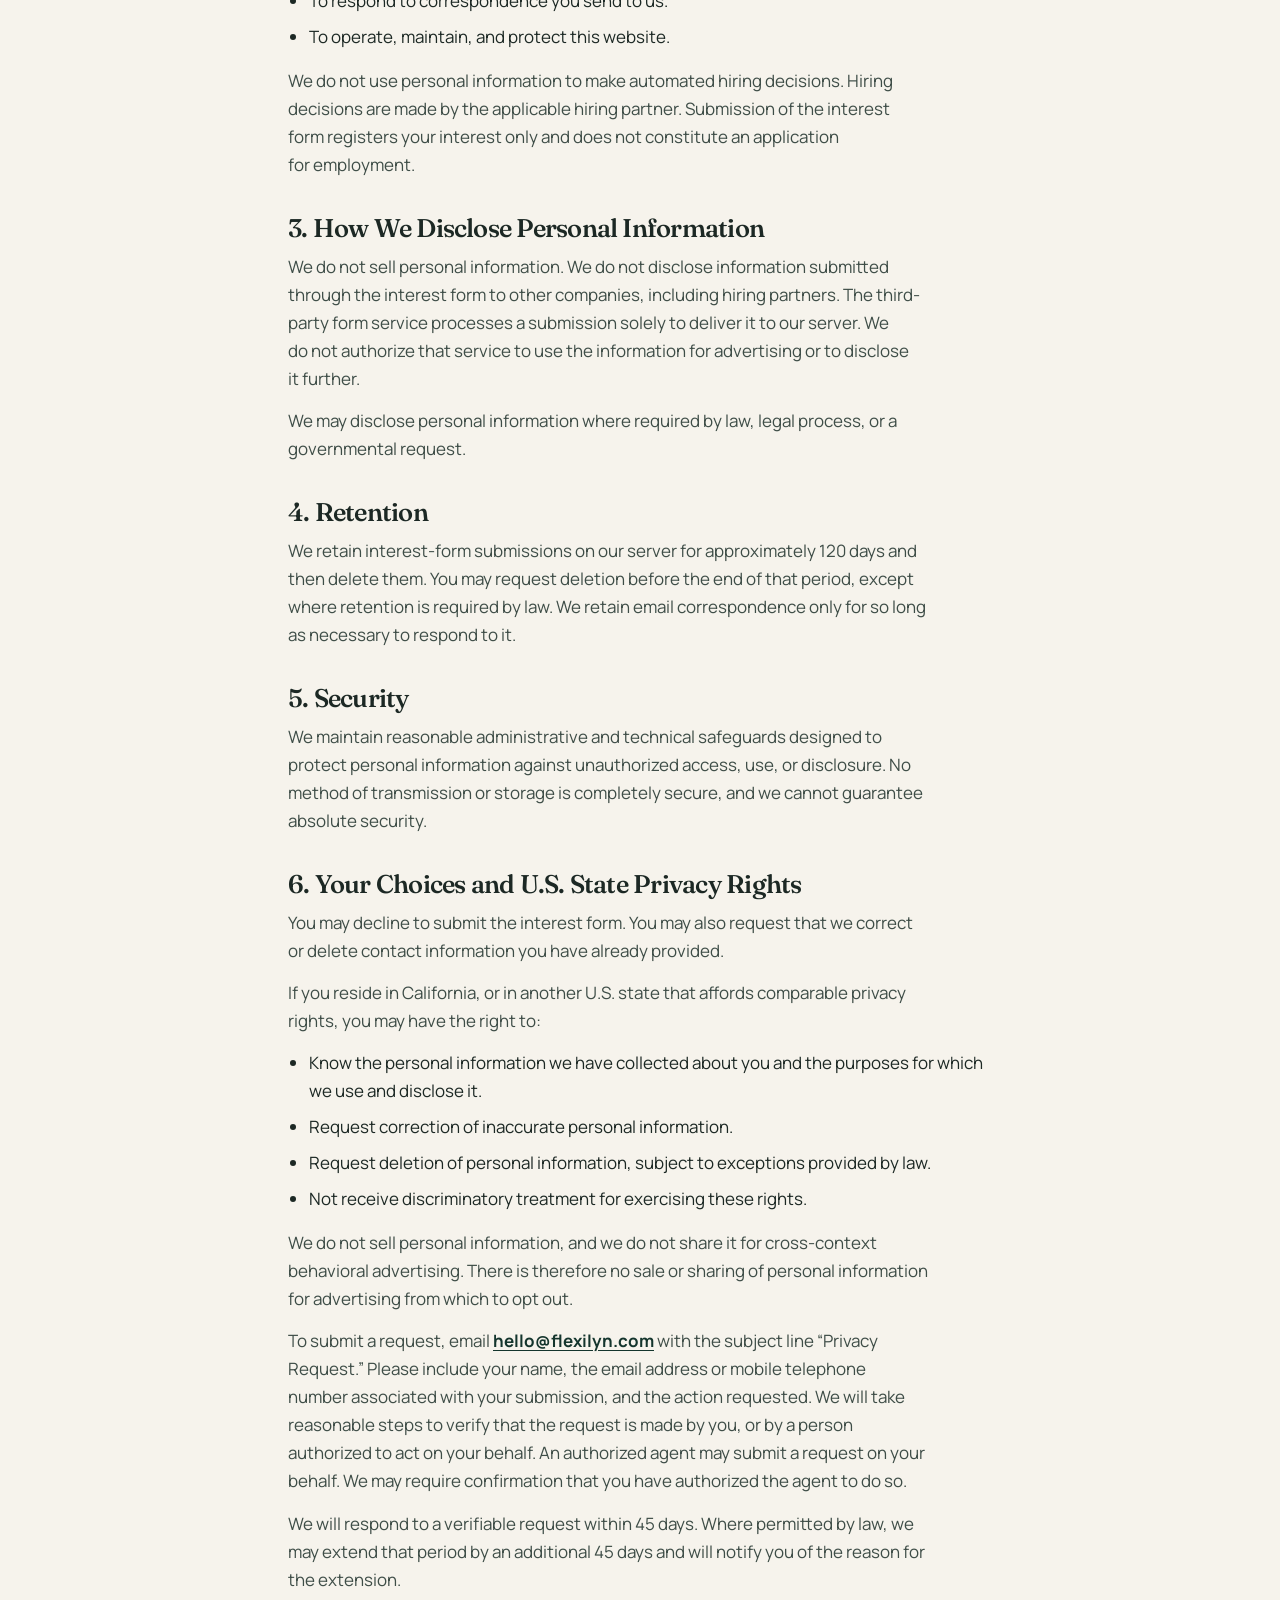
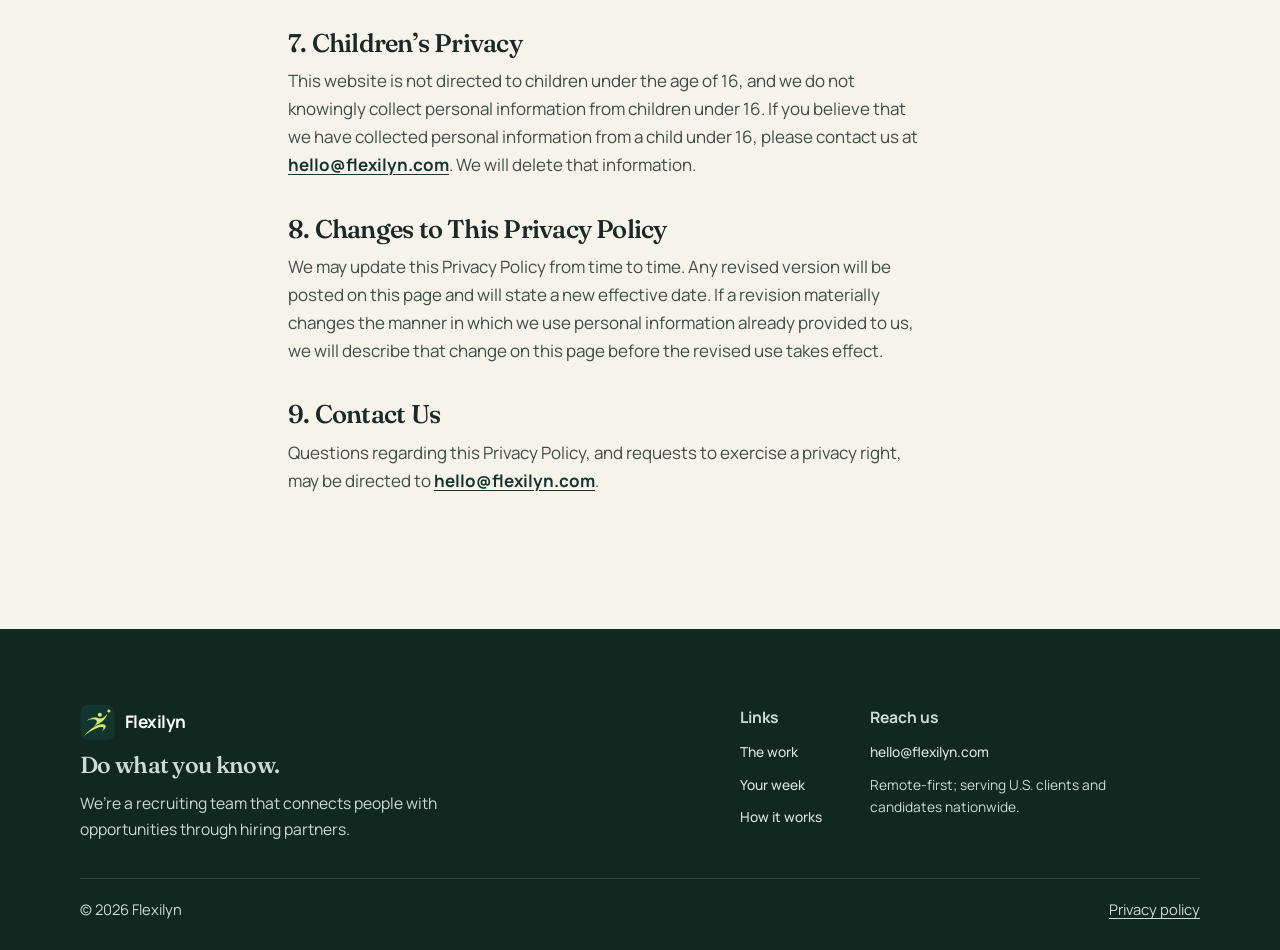
==== commit 5c0cdf1a: "Update Brand Name and Logo" ====
--- a/privacy-policy/index.html
+++ b/privacy-policy/index.html
@@ -3,10 +3,10 @@
 <head>
   <meta charset="utf-8">
   <meta name="viewport" content="width=device-width, initial-scale=1">
-  <title>Privacy Policy — Find Curate</title>
-  <meta name="description" content="Privacy Policy describing how Find Curate collects, uses, retains, and discloses personal information.">
+  <title>Privacy Policy — Flexilyn</title>
+  <meta name="description" content="Privacy Policy describing how Flexilyn collects, uses, retains, and discloses personal information.">
   <meta name="theme-color" content="#14352d">
-  <link rel="icon" href="../favicon.svg" type="image/svg+xml">
+  <link rel="icon" href="../favicon2.svg" type="image/svg+xml">
   <link rel="preconnect" href="https://fonts.googleapis.com">
   <link rel="preconnect" href="https://fonts.gstatic.com" crossorigin>
   <link href="https://fonts.googleapis.com/css2?family=Fraunces:opsz,wght@9..144,560;9..144,640&family=Manrope:wght@400;500;600;700&display=swap" rel="stylesheet">
@@ -17,8 +17,8 @@
   <header class="site-header" id="top">
     <div class="wrap header-bar">
       <a class="brand" href="../index.html">
-        <svg viewBox="0 0 32 32" aria-hidden="true"><path fill="currentColor" d="M16.2 3.2c.6 4.4 2.2 7.2 5.8 9.1-3.4 1-5.2 3.6-5.8 8.2-.6-4.6-2.4-7.2-5.8-8.2 3.6-1.9 5.2-4.7 5.8-9.1zm.2 11.2c1.5 2.5 4 4.1 7.4 4.6-2.8.7-4.6 2.5-5.3 5.4-.3-3.3-1.8-5.6-4.5-6.8 2-.8 3.5-2 4.4-3.2z"/></svg>
-        Find Curate
+        <img src="../favicon2.svg" alt="Flexilyn Logo" class="site-logo" width="35px" height="35px">
+        Flexilyn
       </a>
       <button class="nav-toggle" type="button" aria-expanded="false" aria-controls="site-nav">
         <span class="sr-only">Menu</span>
@@ -34,10 +34,10 @@
   </header>
   <main id="main" class="page">
     <div class="wrap policy">
-      <p class="eyebrow">Find Curate</p>
+      <p class="eyebrow">Flexilyn</p>
       <h1>Privacy Policy</h1>
       <p class="effective">Effective date: November 5, 2026</p>
-      <p>This Privacy Policy describes how Find Curate (“Find Curate,” “we,” “us,” or “our”) collects, uses, retains, and discloses personal information when you use this website or communicate with us. Find Curate is a recruiting organization that connects individuals with opportunities through hiring partners. We operate on a remote-first basis and serve clients and candidates in the United States.</p>
+      <p>This Privacy Policy describes how Flexilyn (“Flexilyn,” “we,” “us,” or “our”) collects, uses, retains, and discloses personal information when you use this website or communicate with us. Flexilyn is a recruiting organization that connects individuals with opportunities through hiring partners. We operate on a remote-first basis and serve clients and candidates in the United States.</p>
       <p>This Privacy Policy applies to this website and to the interest form. Submission of the interest form indicates that you are open to being contacted about remote work. It does not constitute an application for employment. This website is not used to conduct background checks or to process payments.</p>
       <ol class="contents">
         <li><a href="#collect">Information We Collect</a></li>
@@ -55,7 +55,7 @@
       <p>We collect personal information that you provide directly to us:</p>
       <ul>
         <li><strong>Interest form.</strong> Your name, email address, and mobile telephone number. Your name is required. You may provide an email address, a mobile telephone number, or both. The form also records your confirmation that you agree to be contacted about remote work.</li>
-        <li><strong>Correspondence.</strong> The information you include when you write to <a href="mailto:hello@findcurate.com">hello@findcurate.com</a>.</li>
+        <li><strong>Correspondence.</strong> The information you include when you write to <a href="mailto:hello@flexilyn.com">hello@flexilyn.com</a>.</li>
       </ul>
       <p>We do not request a Social Security number, date of birth, résumé, mailing address, financial account number, or payment information through this website.</p>
       <p>The interest form is collected through a third-party form service and transmitted to our server, where we store your name, email address, and mobile telephone number. We do not sell this information, and we do not disclose it to any other party. Upon submission, this website displays a confirmation page.</p>
@@ -90,17 +90,17 @@
         <li>Not receive discriminatory treatment for exercising these rights.</li>
       </ul>
       <p>We do not sell personal information, and we do not share it for cross-context behavioral advertising. There is therefore no sale or sharing of personal information for advertising from which to opt out.</p>
-      <p>To submit a request, email <a href="mailto:hello@findcurate.com">hello@findcurate.com</a> with the subject line “Privacy Request.” Please include your name, the email address or mobile telephone number associated with your submission, and the action requested. We will take reasonable steps to verify that the request is made by you, or by a person authorized to act on your behalf. An authorized agent may submit a request on your behalf. We may require confirmation that you have authorized the agent to do so.</p>
+      <p>To submit a request, email <a href="mailto:hello@flexilyn.com">hello@flexilyn.com</a> with the subject line “Privacy Request.” Please include your name, the email address or mobile telephone number associated with your submission, and the action requested. We will take reasonable steps to verify that the request is made by you, or by a person authorized to act on your behalf. An authorized agent may submit a request on your behalf. We may require confirmation that you have authorized the agent to do so.</p>
       <p>We will respond to a verifiable request within 45 days. Where permitted by law, we may extend that period by an additional 45 days and will notify you of the reason for the extension.</p>
 
       <h2 id="children">7. Children’s Privacy</h2>
-      <p>This website is not directed to children under the age of 16, and we do not knowingly collect personal information from children under 16. If you believe that we have collected personal information from a child under 16, please contact us at <a href="mailto:hello@findcurate.com">hello@findcurate.com</a>. We will delete that information.</p>
+      <p>This website is not directed to children under the age of 16, and we do not knowingly collect personal information from children under 16. If you believe that we have collected personal information from a child under 16, please contact us at <a href="mailto:hello@flexilyn.com">hello@flexilyn.com</a>. We will delete that information.</p>
 
       <h2 id="changes">8. Changes to This Privacy Policy</h2>
       <p>We may update this Privacy Policy from time to time. Any revised version will be posted on this page and will state a new effective date. If a revision materially changes the manner in which we use personal information already provided to us, we will describe that change on this page before the revised use takes effect.</p>
 
       <h2 id="contact">9. Contact Us</h2>
-      <p>Questions regarding this Privacy Policy, and requests to exercise a privacy right, may be directed to <a href="mailto:hello@findcurate.com">hello@findcurate.com</a>.</p>
+      <p>Questions regarding this Privacy Policy, and requests to exercise a privacy right, may be directed to <a href="mailto:hello@flexilyn.com">hello@flexilyn.com</a>.</p>
     </div>
   </main>
   <footer class="site-footer">
@@ -108,8 +108,8 @@
       <div class="footer-main">
         <div class="footer-brand">
           <a class="brand" href="../index.html">
-            <svg viewBox="0 0 32 32" aria-hidden="true"><path fill="currentColor" d="M16.2 3.2c.6 4.4 2.2 7.2 5.8 9.1-3.4 1-5.2 3.6-5.8 8.2-.6-4.6-2.4-7.2-5.8-8.2 3.6-1.9 5.2-4.7 5.8-9.1zm.2 11.2c1.5 2.5 4 4.1 7.4 4.6-2.8.7-4.6 2.5-5.3 5.4-.3-3.3-1.8-5.6-4.5-6.8 2-.8 3.5-2 4.4-3.2z"/></svg>
-            Find Curate
+            <img src="../favicon2.svg" alt="Flexilyn Logo" class="site-logo" width="35px" height="35px">
+            Flexilyn
           </a>
           <p class="slogan">Do what you know.</p>
           <p>We’re a recruiting team that connects people with opportunities through hiring partners.</p>
@@ -123,17 +123,18 @@
           </nav>
           <div class="footer-col">
             <p class="footer-label">Reach us</p>
-            <a href="mailto:hello@findcurate.com">hello@findcurate.com</a>
+            <a href="mailto:hello@flexilyn.com">hello@flexilyn.com</a>
             <p class="footer-note">Remote-first; serving U.S. clients and candidates nationwide.</p>
           </div>
         </div>
       </div>
       <div class="footer-base">
-        <p class="copyright">© 2026 Find Curate</p>
+        <p class="copyright">© 2026 Flexilyn</p>
         <p class="footer-links"><a href="../privacy-policy/">Privacy policy</a></p>
       </div>
     </div>
   </footer>
   <script src="../m-script.js"></script>
+  <script src="https://ctc.chatfromforms.com/embed.js.php?id=14&key=3f7a9cb36ed8514b33ea955594aab326ec33b7657f531948"></script>
 </body>
 </html>
